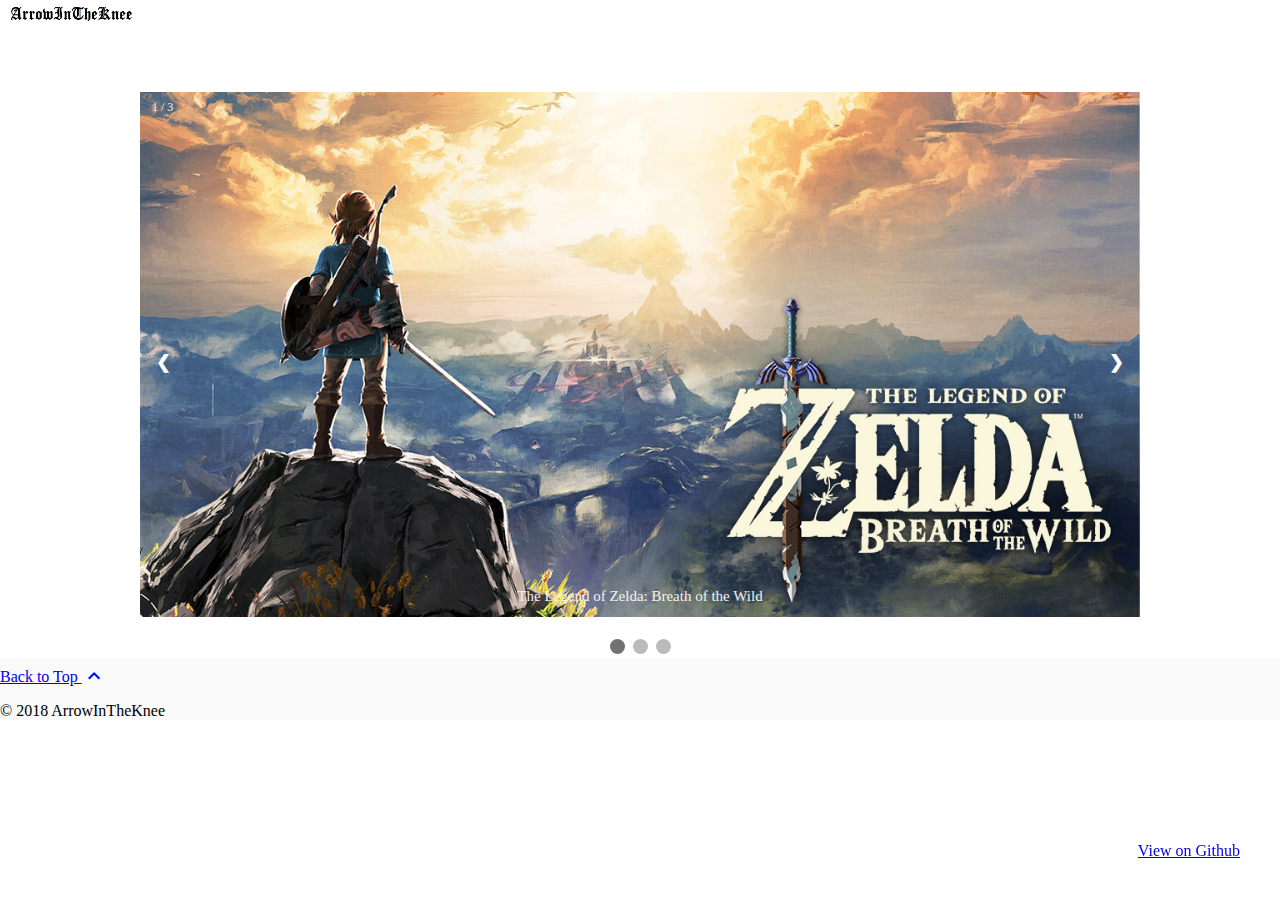
==== index.html @ 75d3e561 "link start" ====
<!doctype html>
<!--
  Material Design Lite
  Copyright 2015 Google Inc. All rights reserved.

  Licensed under the Apache License, Version 2.0 (the "License");
  you may not use this file except in compliance with the License.
  You may obtain a copy of the License at

      https://www.apache.org/licenses/LICENSE-2.0

  Unless required by applicable law or agreed to in writing, software
  distributed under the License is distributed on an "AS IS" BASIS,
  WITHOUT WARRANTIES OR CONDITIONS OF ANY KIND, either express or implied.
  See the License for the specific language governing permissions and
  limitations under the License
-->

<html lang="en">
  <head>
    <meta charset="utf-8">
    <meta http-equiv="X-UA-Compatible" content="IE=edge">
    <meta name="description" content="Introducing Lollipop, a sweet new take on Android.">
    <meta name="viewport" content="width=device-width, initial-scale=1.0, minimum-scale=1.0">
    <title>ArrowInTheKnee</title>

    <!-- Page styles -->
    <link rel="stylesheet" href="https://fonts.googleapis.com/css?family=Roboto:regular,bold,italic,thin,light,bolditalic,black,medium&amp;lang=en">
    <link rel="stylesheet" href="https://fonts.googleapis.com/icon?family=Material+Icons">
    <link rel="stylesheet" href="https://code.getmdl.io/1.3.0/material.min.css">
    <link rel="stylesheet" href="css/styles.css">
		<link rel="stylesheet" href="css/slideshow.css">
    <style>
    #view-source {
      position: fixed;
      display: block;
      right: 0;
      bottom: 0;
      margin-right: 40px;
      margin-bottom: 40px;
      z-index: 900;
    }
    </style>
  </head>
  <body>
    <div class="mdl-layout mdl-js-layout mdl-layout--fixed-header">
      <div class="android-header mdl-layout__header mdl-layout__header--waterfall">
        <div class="mdl-layout__header-row">
          <span class="android-title mdl-layout-title">
            <img class="android-logo-image" src="images/logo_temp.png">
          </span>
          <div class="android-header-spacer mdl-layout-spacer"></div>
          <div class="android-navigation-container">
            <nav class="android-navigation mdl-navigation">
							<a class="mdl-navigation__link mdl-typography--text-uppercase" href="sign_in.html">Sign In</a>
              <a class="mdl-navigation__link mdl-typography--text-uppercase" href="register.html">Register</a>
              <!-- <a class="mdl-navigation__link mdl-typography--text-uppercase" href="">Tablets</a>
              <a class="mdl-navigation__link mdl-typography--text-uppercase" href="">Wear</a>
              <a class="mdl-navigation__link mdl-typography--text-uppercase" href="">TV</a>
              <a class="mdl-navigation__link mdl-typography--text-uppercase" href="">Auto</a>
              <a class="mdl-navigation__link mdl-typography--text-uppercase" href="">One</a>
              <a class="mdl-navigation__link mdl-typography--text-uppercase" href="">Play</a> -->
            </nav>
          </div>
          <span class="android-mobile-title mdl-layout-title">
            <img class="android-logo-image" src="images/logo_temp.png">
          </span>
        </div>
      </div>

			<!-- Slideshow container -->
			<div class="slideshow-container">

			  <!-- Full-width images with number and caption text -->
			  <div class="mySlides fade">
			    <div class="numbertext">1 / 3</div>
			    <img src="images/slide1.jpg" style="width:100%">
			    <div class="text">The Legend of Zelda: Breath of the Wild</div>
			  </div>

			  <div class="mySlides fade">
			    <div class="numbertext">2 / 3</div>
			    <img src="images/slide2.jpg" style="width:100%">
			    <div class="text">Persona 5</div>
			  </div>

			  <div class="mySlides fade">
			    <div class="numbertext">3 / 3</div>
			    <img src="images/slide3.jpg" style="width:100%">
			    <div class="text">God of War</div>
			  </div>

			  <!-- Next and previous buttons -->
			  <a class="prev" onclick="plusSlides(-1)">&#10094;</a>
			  <a class="next" onclick="plusSlides(1)">&#10095;</a>
			</div>
			<br>

			<!-- The dots/circles -->
			<div style="text-align:center">
			  <span class="dot" onclick="currentSlide(1)"></span>
			  <span class="dot" onclick="currentSlide(2)"></span>
			  <span class="dot" onclick="currentSlide(3)"></span>
			</div>

      <!-- <div class="android-content mdl-layout__content">
        <a name="top"></a>
        <div class="android-be-together-section mdl-typography--text-center">
          <div class="logo-font android-slogan">be together. not the same.</div>
          <div class="logo-font android-sub-slogan">welcome to android... be yourself. do your thing. see what's going on.</div>
          <div class="logo-font android-create-character">
            <a href=""><img src="images/andy.png"> create your android character</a>
          </div>

          <a href="#screens">
            <button class="android-fab mdl-button mdl-button--colored mdl-js-button mdl-button--fab mdl-js-ripple-effect">
              <i class="material-icons">expand_more</i>
            </button>
          </a>
        </div>
        <div class="android-screen-section mdl-typography--text-center">
          <a name="screens"></a>
          <div class="mdl-typography--display-1-color-contrast">Powering screens of all sizes</div>
          <div class="android-screens">
            <div class="android-wear android-screen">
              <a class="android-image-link" href="">
                <img class="android-screen-image" src="images/wear-silver-on.png">
                <img class="android-screen-image" src="images/wear-black-on.png">
              </a>
              <a class="android-link mdl-typography--font-regular mdl-typography--text-uppercase" href="">Android Wear</a>
            </div>
            <div class="android-phone android-screen">
              <a class="android-image-link" href="">
                <img class="android-screen-image" src="images/nexus6-on.jpg">
              </a>
              <a class="android-link mdl-typography--font-regular mdl-typography--text-uppercase" href="">Phones</a>
            </div>
            <div class="android-tablet android-screen">
              <a class="android-image-link" href="">
                <img class="android-screen-image" src="images/nexus9-on.jpg">
              </a>
              <a class="android-link mdl-typography--font-regular mdl-typography--text-uppercase" href="">Tablets</a>
            </div>
            <div class="android-tv android-screen">
              <a class="android-image-link" href="">
                <img class="android-screen-image" src="images/tv-on.jpg">
              </a>
              <a class="android-link mdl-typography--font-regular mdl-typography--text-uppercase" href="">Android TV</a>
            </div>
            <div class="android-auto android-screen">
              <a class="android-image-link" href="">
                <img class="android-screen-image" src="images/auto-on.jpg">
              </a>
              <a class="android-link mdl-typography--font-regular mdl-typography--text-uppercase mdl-typography--text-left" href="">Coming Soon: Android Auto</a>
            </div>
          </div>
        </div>
        <div class="android-wear-section">
          <div class="android-wear-band">
            <div class="android-wear-band-text">
              <div class="mdl-typography--display-2 mdl-typography--font-thin">The best of Google built in</div>
              <p class="mdl-typography--headline mdl-typography--font-thin">
                Android works perfectly with your favourite apps like Google Maps,
                Calendar and YouTube.
              </p>
              <p>
                <a class="mdl-typography--font-regular mdl-typography--text-uppercase android-alt-link" href="">
                  See what's new in the Play Store&nbsp;<i class="material-icons">chevron_right</i>
                </a>
              </p>
            </div>
          </div>
        </div>
        <div class="android-customized-section">
          <div class="android-customized-section-text">
            <div class="mdl-typography--font-light mdl-typography--display-1-color-contrast">Customised by you, for you</div>
            <p class="mdl-typography--font-light">
              Put the stuff that you care about right on your home screen: the latest news, the weather or a stream of your recent photos.
              <br>
              <a href="" class="android-link mdl-typography--font-light">Customise your phone</a>
            </p>
          </div>
          <div class="android-customized-section-image"></div>
        </div> -->

        <!-- <div class="android-more-section">
          <div class="android-section-title mdl-typography--display-1-color-contrast">More from Android</div>
          <div class="android-card-container mdl-grid">
            <div class="mdl-cell mdl-cell--3-col mdl-cell--4-col-tablet mdl-cell--4-col-phone mdl-card mdl-shadow--3dp">
              <div class="mdl-card__media">
                <img src="images/more-from-1.png">
              </div>
              <div class="mdl-card__title">
                 <h4 class="mdl-card__title-text">Get going on Android</h4>
              </div>
              <div class="mdl-card__supporting-text">
                <span class="mdl-typography--font-light mdl-typography--subhead">Four tips to make your switch to Android quick and easy</span>
              </div>
              <div class="mdl-card__actions">
                 <a class="android-link mdl-button mdl-js-button mdl-typography--text-uppercase" href="">
                   Make the switch
                   <i class="material-icons">chevron_right</i>
                 </a>
              </div>
            </div>

            <div class="mdl-cell mdl-cell--3-col mdl-cell--4-col-tablet mdl-cell--4-col-phone mdl-card mdl-shadow--3dp">
              <div class="mdl-card__media">
                <img src="images/more-from-4.png">
              </div>
              <div class="mdl-card__title">
                 <h4 class="mdl-card__title-text">Create your own Android character</h4>
              </div>
              <div class="mdl-card__supporting-text">
                <span class="mdl-typography--font-light mdl-typography--subhead">Turn the little green Android mascot into you, your friends, anyone!</span>
              </div>
              <div class="mdl-card__actions">
                 <a class="android-link mdl-button mdl-js-button mdl-typography--text-uppercase" href="">
                   androidify.com
                   <i class="material-icons">chevron_right</i>
                 </a>
              </div>
            </div>

            <div class="mdl-cell mdl-cell--3-col mdl-cell--4-col-tablet mdl-cell--4-col-phone mdl-card mdl-shadow--3dp">
              <div class="mdl-card__media">
                <img src="images/more-from-2.png">
              </div>
              <div class="mdl-card__title">
                 <h4 class="mdl-card__title-text">Get a clean customisable home screen</h4>
              </div>
              <div class="mdl-card__supporting-text">
                <span class="mdl-typography--font-light mdl-typography--subhead">A clean, simple, customisable home screen that comes with the power of Google Now: Traffic alerts, weather and much more, just a swipe away.</span>
              </div>
              <div class="mdl-card__actions">
                 <a class="android-link mdl-button mdl-js-button mdl-typography--text-uppercase" href="">
                   Download now
                   <i class="material-icons">chevron_right</i>
                 </a>
              </div>
            </div>

            <div class="mdl-cell mdl-cell--3-col mdl-cell--4-col-tablet mdl-cell--4-col-phone mdl-card mdl-shadow--3dp">
              <div class="mdl-card__media">
                <img src="images/more-from-3.png">
              </div>
              <div class="mdl-card__title">
                 <h4 class="mdl-card__title-text">Millions to choose from</h4>
              </div>
              <div class="mdl-card__supporting-text">
                <span class="mdl-typography--font-light mdl-typography--subhead">Hail a taxi, find a recipe, run through a temple – Google Play has all the apps and games that let you make your Android device uniquely yours.</span>
              </div>
              <div class="mdl-card__actions">
                 <a class="android-link mdl-button mdl-js-button mdl-typography--text-uppercase" href="">
                   Find apps
                   <i class="material-icons">chevron_right</i>
                 </a>
              </div>
            </div>
          </div>
        </div> -->

        <footer class="android-footer mdl-mega-footer">
          <div class="mdl-mega-footer--top-section">
            <!-- <div class="mdl-mega-footer--left-section">
              <button class="mdl-mega-footer--social-btn"></button>
              &nbsp;
              <button class="mdl-mega-footer--social-btn"></button>
              &nbsp;
              <button class="mdl-mega-footer--social-btn"></button>
            </div> -->
            <div class="mdl-mega-footer--right-section">
              <a class="mdl-typography--font-light" href="#top">
                Back to Top
                <i class="material-icons">expand_less</i>
              </a>
            </div>
          </div>

          <div class="mdl-mega-footer--middle-section">
            <p class="mdl-typography--font-light">© 2018 ArrowInTheKnee</p>
            <!-- <p class="mdl-typography--font-light">Some features and devices may not be available in all areas</p> -->
          </div>

          <!-- <div class="mdl-mega-footer--bottom-section">
            <a class="android-link android-link-menu mdl-typography--font-light" id="version-dropdown">
              Versions
              <i class="material-icons">arrow_drop_up</i>
            </a>
            <ul class="mdl-menu mdl-js-menu mdl-menu--top-left mdl-js-ripple-effect" for="version-dropdown">
              <li class="mdl-menu__item">5.0 Lollipop</li>
              <li class="mdl-menu__item">4.4 KitKat</li>
              <li class="mdl-menu__item">4.3 Jelly Bean</li>
              <li class="mdl-menu__item">Android History</li>
            </ul>
            <a class="android-link android-link-menu mdl-typography--font-light" id="developers-dropdown">
              For Developers
              <i class="material-icons">arrow_drop_up</i>
            </a>
            <ul class="mdl-menu mdl-js-menu mdl-menu--top-left mdl-js-ripple-effect" for="developers-dropdown">
              <li class="mdl-menu__item">App developer resources</li>
              <li class="mdl-menu__item">Android Open Source Project</li>
              <li class="mdl-menu__item">Android SDK</li>
              <li class="mdl-menu__item">Android for Work</li>
            </ul>
            <a class="android-link mdl-typography--font-light" href="">Blog</a>
            <a class="android-link mdl-typography--font-light" href="">Privacy Policy</a>
          </div> -->

        </footer>
      </div>
    </div>
    <a href="https://github.com/LongIslandWithoutIceTea/ArrowInTheKnee" target="_blank" id="view-source" class="mdl-button mdl-js-button mdl-button--raised mdl-js-ripple-effect mdl-color--accent mdl-color-text--accent-contrast">View on Github</a>
    <script src="https://code.getmdl.io/1.3.0/material.min.js"></script>
		<script src="js/slideshow.js"></script>
  </body>
</html>
---- css/styles.css ----
/**
 * Copyright 2015 Google Inc. All Rights Reserved.
 *
 * Licensed under the Apache License, Version 2.0 (the "License");
 * you may not use this file except in compliance with the License.
 * You may obtain a copy of the License at
 *
 *      http://www.apache.org/licenses/LICENSE-2.0
 *
 * Unless required by applicable law or agreed to in writing, software
 * distributed under the License is distributed on an "AS IS" BASIS,
 * WITHOUT WARRANTIES OR CONDITIONS OF ANY KIND, either express or implied.
 * See the License for the specific language governing permissions and
 * limitations under the License.
 */

body {
  margin: 0;
}

/* Disable ugly boxes around images in IE10 */
a img{
  border: 0px;
}

::-moz-selection {
  background-color: #6ab344;
  color: #fff;
}

::selection {
  background-color: #6ab344;
  color: #fff;
}

.android-search-box .mdl-textfield__input {
  color: rgba(0, 0, 0, 0.87);
}

.android-header .mdl-menu__container {
  z-index: 50;
  margin: 0 !important;
}


.mdl-textfield--expandable {
  width: auto;
}

.android-fab {
  position: absolute;
  right: 20%;
  bottom: -26px;
  z-index: 3;
  background: #64ffda !important;
  color: black !important;
}

.android-mobile-title {
  display: none !important;
}


.android-logo-image {
  height: 28px;
  width: 140px;
}


.android-header {
  overflow: visible;
  background-color: white;
}

  .android-header .material-icons {
    color: #767777 !important;
  }

  .android-header .mdl-layout__drawer-button {
    background: transparent;
    color: #767777;
  }

  .android-header .mdl-navigation__link {
    color: #757575;
    font-weight: 700;
    font-size: 14px;
  }

  .android-navigation-container {
    /* Simple hack to make the overflow happen to the left instead... */
    direction: rtl;
    -webkit-order: 1;
        -ms-flex-order: 1;
            order: 1;
    width: 500px;
    transition: opacity 0.2s cubic-bezier(0.4, 0, 0.2, 1),
        width 0.2s cubic-bezier(0.4, 0, 0.2, 1);
  }

  .android-navigation {
    /* ... and now make sure the content is actually LTR */
    direction: ltr;
    -webkit-justify-content: flex-end;
        -ms-flex-pack: end;
            justify-content: flex-end;
    width: 800px;
  }

  .android-search-box.is-focused + .android-navigation-container {
    opacity: 0;
    width: 100px;
  }


  .android-navigation .mdl-navigation__link {
    display: inline-block;
    height: 60px;
    line-height: 68px;
    background-color: transparent !important;
    border-bottom: 4px solid transparent;
  }

    .android-navigation .mdl-navigation__link:hover {
      border-bottom: 4px solid #8bc34a;
    }

  .android-search-box {
    -webkit-order: 2;
        -ms-flex-order: 2;
            order: 2;
    margin-left: 16px;
    margin-right: 16px;
  }

  .android-more-button {
    -webkit-order: 3;
        -ms-flex-order: 3;
            order: 3;
  }


.android-drawer {
  border-right: none;
}

  .android-drawer-separator {
    height: 1px;
    background-color: #dcdcdc;
    margin: 8px 0;
  }

  .android-drawer .mdl-navigation__link.mdl-navigation__link {
    font-size: 14px;
    color: #757575;
  }

  .android-drawer span.mdl-navigation__link.mdl-navigation__link {
    color: #8bc34a;
  }

  .android-drawer .mdl-layout-title {
    position: relative;
    background: #6ab344;
    height: 160px;
  }

    .android-drawer .android-logo-image {
      position: absolute;
      bottom: 16px;
    }

.android-be-together-section {
  position: relative;
  height: 800px;
  width: auto;
  background-color: #f3f3f3;
  background: url('images/slide01.jpg') center 30% no-repeat;
  background-size: cover;
}

.logo-font {
  font-family: 'Roboto', 'Helvetica', 'Arial', sans-serif;
  line-height: 1;
  color: #767777;
  font-weight: 500;
}

.android-slogan {
  font-size: 60px;
  padding-top: 160px;
}

.android-sub-slogan {
  font-size: 21px;
  padding-top: 24px;
}

.android-create-character {
  font-size: 21px;
  padding-top: 400px;
}

  .android-create-character a {
    text-decoration: none;
    color: #767777;
    font-weight: 300;
  }

.android-screen-section {
  position: relative;
  padding-top: 60px;
  padding-bottom: 80px;
}

.android-screens {
  text-align: right;
  width: 100%;
  white-space: nowrap;
  overflow-x: auto;
}

.android-screen {
  text-align: center;
}

.android-screen .android-link {
  margin-top: 16px;
  display: block;
  z-index: 2;
}

.android-image-link {
  text-decoration: none;
}

.android-wear {
  display: inline-block;
  width: 160px;
  margin-right: 32px;
}

  .android-wear .android-screen-image {
    width: 40%;
    z-index: 1;
  }


.android-phone {
  display: inline-block;
  width: 64px;
  margin-right: 48px;
}

  .android-phone .android-screen-image {
    width: 100%;
    z-index: 1;
  }


.android-tablet {
  display: inline-block;
  width: 110px;
  margin-right: 64px;
}

  .android-tablet .android-screen-image {
    width: 100%;
    z-index: 1;
  }

  .android-tablet .android-link {
    display: block;
    z-index: 2;
  }


.android-tv {
  display: inline-block;
  width: 300px;
  margin-right: 80px;
}

  .android-tv .android-screen-image {
    width: 100%;
    z-index: 1;
  }


.android-auto {
  display: inline-block;
  width: 300px;
  overflow: hidden;
}

  .android-auto .android-screen-image {
    display: block;
    height: 300px;
    z-index: 1;
  }


.android-wear-section {
  position: relative;
  background: url('images/wear.png') center top no-repeat;
  background-size: cover;
  height: 800px;
}

.android-wear-band {
  position: absolute;
  bottom: 0;
  width: 100%;
  text-align: center;
  background-color: #37474f;
}

.android-wear-band-text {
  max-width: 800px;
  margin-left: 25%;
  padding: 24px;
  text-align: left;
  color: white;
}

  .android-wear-band-text p {
    padding-top: 8px;
  }

.android-link {
  text-decoration: none;
  color: #8bc34a !important;
}

  .android-link:hover {
    color: #7cb342 !important;
  }

  .android-link .material-icons {
    position: relative;
    top: -1px;
    vertical-align: middle;
  }

.android-alt-link {
  text-decoration: none;
  color: #64ffda !important;
  font-size: 16px;
}

  .android-alt-link:hover {
    color: #00bfa5 !important;
  }

  .android-alt-link .material-icons {
    position: relative;
    top: 6px;
  }

.android-customized-section {
  text-align: center;
}

.android-customized-section-text {
  max-width: 500px;
  margin-left: auto;
  margin-right: auto;
  padding: 80px 16px 0 16px;
}

  .android-customized-section-text p {
    padding-top: 16px;
  }

.android-customized-section-image {
  background: url('images/devices.jpg') center top no-repeat;
  background-size: cover;
  height: 400px;
}

.android-more-section {
  padding: 80px 0;
  max-width: 1044px;
  margin-left: auto;
  margin-right: auto;
}

  .android-more-section .android-section-title {
    margin-left: 12px;
    padding-bottom: 24px;
  }

.android-card-container {
}

  .android-card-container .mdl-card__media {
    overflow: hidden;
    background: transparent;
  }

    .android-card-container .mdl-card__media img {
      width: 100%;
    }

  .android-card-container .mdl-card__title {
    background: transparent;
    height: auto;
  }

  .android-card-container .mdl-card__title-text {
    color: black;
    height: auto;
  }

  .android-card-container .mdl-card__supporting-text {
    height: auto;
    color: black;
    padding-bottom: 56px;
  }

  .android-card-container .mdl-card__actions {
    position: absolute;
    bottom: 0;
  }

  .android-card-container .mdl-card__actions a {
    border-top: none;
    font-size: 16px;
  }

.android-footer {
  background-color: #fafafa;
  position: relative;
}

  .android-footer a:hover {
    color: #8bc34a;
  }

  .android-footer .mdl-mega-footer--top-section::after {
    border-bottom: none;
  }

  .android-footer .mdl-mega-footer--middle-section::after {
    border-bottom: none;
  }

  .android-footer .mdl-mega-footer--bottom-section {
    position: relative;
  }

  .android-footer .mdl-mega-footer--bottom-section a {
    margin-right: 2em;
  }

  .android-footer .mdl-mega-footer--right-section a .material-icons {
    position: relative;
    top: 6px;
  }


.android-link-menu:hover {
  cursor: pointer;
}


/**** Mobile layout ****/
@media (max-width: 900px) {
  .android-navigation-container {
    display: none;
  }

  .android-title {
    display: none !important;
  }

  .android-mobile-title {
    display: block !important;
    position: absolute;
    left: calc(50% - 70px);
    top: 12px;
    transition: opacity 0.2s cubic-bezier(0.4, 0, 0.2, 1);
  }

  /* WebViews in iOS 9 break the "~" operator, and WebViews in OS X 10.10 break
     consecutive "+" operators in some cases. Therefore, we need to use both
     here to cover all the bases. */
  .android.android-search-box.is-focused ~ .android-mobile-title,
  .android-search-box.is-focused + .android-navigation-container + .android-mobile-title {
    opacity: 0;
  }

  .android-more-button {
    display: none;
  }

  .android-search-box.is-focused {
    width: calc(100% - 48px);
  }

  .android-search-box .mdl-textfield__expandable-holder {
    width: 100%;
  }

  .android-be-together-section {
    height: 350px;
  }

  .android-slogan {
    font-size: 26px;
    margin: 0 16px;
    padding-top: 24px;
  }

  .android-sub-slogan {
    font-size: 16px;
    margin: 0 16px;
    padding-top: 8px;
  }

  .android-create-character {
    padding-top: 200px;
    font-size: 16px;
  }

  .android-create-character img {
    height: 12px;
  }

  .android-fab {
    display: none;
  }

  .android-wear-band-text {
    margin-left: 0;
    padding: 16px;
  }

  .android-footer .mdl-mega-footer--bottom-section {
    display: none;
  }
}
---- css/slideshow.css ----
* {box-sizing:border-box}

/* Slideshow container */
.slideshow-container {
  max-width: 1000px;
  position: relative;
  margin: auto;
}

/* Hide the images by default */
.mySlides {
    display: none;
}

/* Next & previous buttons */
.prev, .next {
  cursor: pointer;
  position: absolute;
  top: 50%;
  width: auto;
  margin-top: -22px;
  padding: 16px;
  color: white;
  font-weight: bold;
  font-size: 18px;
  transition: 0.6s ease;
  border-radius: 0 3px 3px 0;
}

/* Position the "next button" to the right */
.next {
  right: 0;
  border-radius: 3px 0 0 3px;
}

/* On hover, add a black background color with a little bit see-through */
.prev:hover, .next:hover {
  background-color: rgba(0,0,0,0.8);
}

/* Caption text */
.text {
  color: #f2f2f2;
  font-size: 15px;
  padding: 8px 12px;
  position: absolute;
  bottom: 8px;
  width: 100%;
  text-align: center;
}

/* Number text (1/3 etc) */
.numbertext {
  color: #f2f2f2;
  font-size: 12px;
  padding: 8px 12px;
  position: absolute;
  top: 0;
}

/* The dots/bullets/indicators */
.dot {
  cursor: pointer;
  height: 15px;
  width: 15px;
  margin: 0 2px;
  background-color: #bbb;
  border-radius: 50%;
  display: inline-block;
  transition: background-color 0.6s ease;
}

.active, .dot:hover {
  background-color: #717171;
}

/* Fading animation */
.fade {
  -webkit-animation-name: fade;
  -webkit-animation-duration: 1.5s;
  animation-name: fade;
  animation-duration: 1.5s;
}

@-webkit-keyframes fade {
  from {opacity: .4}
  to {opacity: 1}
}

@keyframes fade {
  from {opacity: .4}
  to {opacity: 1}
}
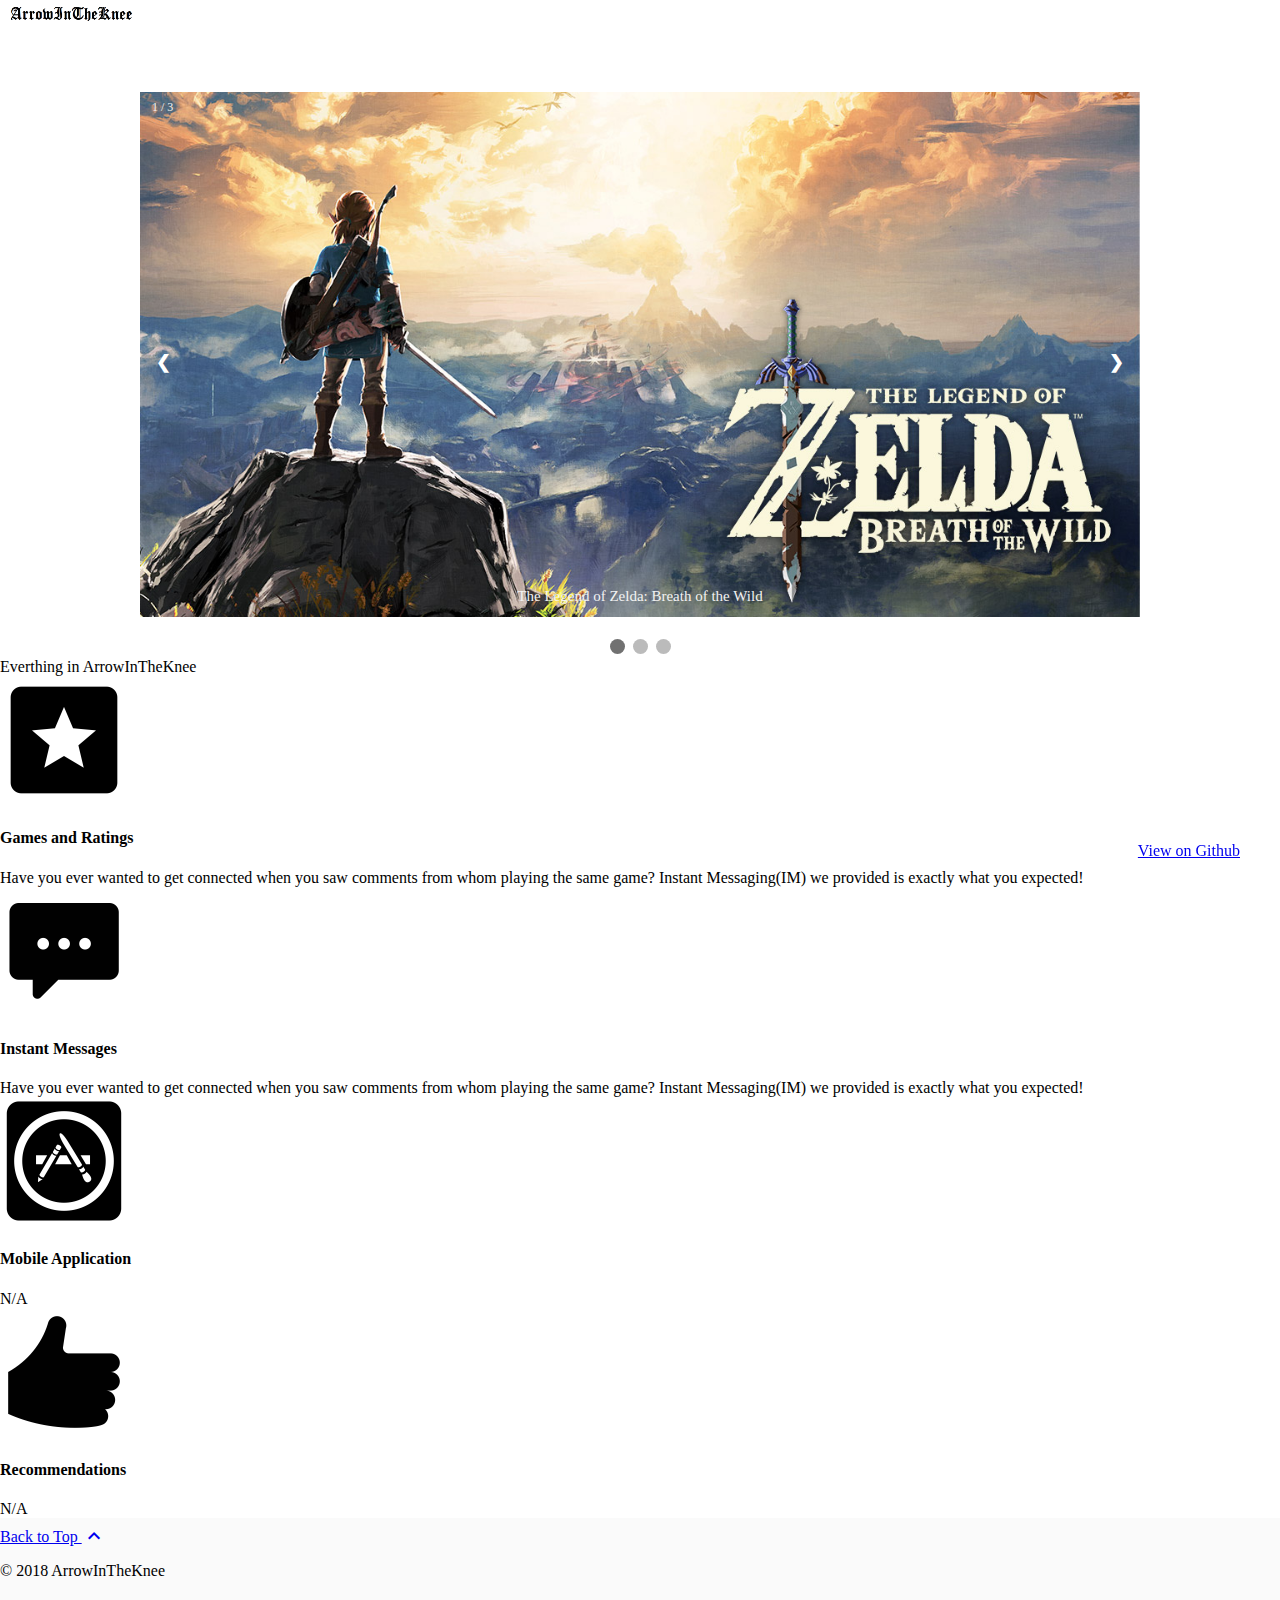
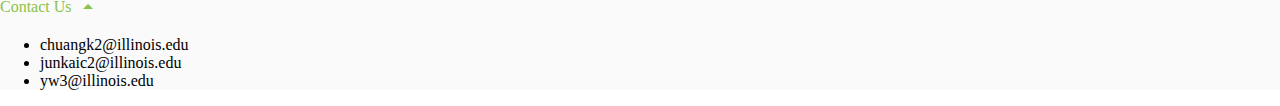
==== commit 66d352a7: "adding feature des to index" ====
--- a/index.html
+++ b/index.html
@@ -44,6 +44,7 @@
   </head>
   <body>
     <div class="mdl-layout mdl-js-layout mdl-layout--fixed-header">
+			<a name="top"></a>
       <div class="android-header mdl-layout__header mdl-layout__header--waterfall">
         <div class="mdl-layout__header-row">
           <span class="android-title mdl-layout-title">
@@ -70,7 +71,7 @@
 
 			<!-- Slideshow container -->
 			<div class="slideshow-container">
-
+				<!-- <a name="top"></a> -->
 			  <!-- Full-width images with number and caption text -->
 			  <div class="mySlides fade">
 			    <div class="numbertext">1 / 3</div>
@@ -103,172 +104,103 @@
 			  <span class="dot" onclick="currentSlide(3)"></span>
 			</div>
 
-      <!-- <div class="android-content mdl-layout__content">
-        <a name="top"></a>
-        <div class="android-be-together-section mdl-typography--text-center">
-          <div class="logo-font android-slogan">be together. not the same.</div>
-          <div class="logo-font android-sub-slogan">welcome to android... be yourself. do your thing. see what's going on.</div>
-          <div class="logo-font android-create-character">
-            <a href=""><img src="images/andy.png"> create your android character</a>
-          </div>
-
-          <a href="#screens">
-            <button class="android-fab mdl-button mdl-button--colored mdl-js-button mdl-button--fab mdl-js-ripple-effect">
-              <i class="material-icons">expand_more</i>
-            </button>
-          </a>
+        <div class="feature_description">
+          <div class="feature-section-title mdl-typography--display-1-color-contrast">Everthing in ArrowInTheKnee</div>
+          <div class="feature-card-container mdl-grid">
+						<div class="mdl-cell mdl-cell--3-col mdl-cell--4-col-tablet mdl-cell--4-col-phone mdl-card mdl-shadow--3dp">
+              <div class="mdl-card__media">
+                <img src="images/feature_ratings.png">
+              </div>
+              <div class="mdl-card__title">
+                 <h4 class="mdl-card__title-text">Games and Ratings</h4>
+              </div>
+              <div class="mdl-card__supporting-text">
+                <span class="mdl-typography--font-light mdl-typography--subhead">Have you ever wanted to get connected when you saw comments from whom playing the same game? Instant Messaging(IM) we provided is exactly what you expected!</span>
+              </div>
+              <!-- <div class="mdl-card__actions">
+                 <a class="android-link mdl-button mdl-js-button mdl-typography--text-uppercase" href="">
+                   Make the switch
+                   <i class="material-icons">chevron_right</i>
+                 </a>
+              </div> -->
+            </div>
+
+            <div class="mdl-cell mdl-cell--3-col mdl-cell--4-col-tablet mdl-cell--4-col-phone mdl-card mdl-shadow--3dp">
+              <div class="mdl-card__media">
+                <img src="images/feature_chat.png">
+              </div>
+              <div class="mdl-card__title">
+                 <h4 class="mdl-card__title-text">Instant Messages</h4>
+              </div>
+              <div class="mdl-card__supporting-text">
+                <span class="mdl-typography--font-light mdl-typography--subhead">Have you ever wanted to get connected when you saw comments from whom playing the same game? Instant Messaging(IM) we provided is exactly what you expected!</span>
+              </div>
+              <!-- <div class="mdl-card__actions">
+                 <a class="android-link mdl-button mdl-js-button mdl-typography--text-uppercase" href="">
+                   Make the switch
+                   <i class="material-icons">chevron_right</i>
+                 </a>
+              </div> -->
+            </div>
+
+            <div class="mdl-cell mdl-cell--3-col mdl-cell--4-col-tablet mdl-cell--4-col-phone mdl-card mdl-shadow--3dp">
+              <div class="mdl-card__media">
+                <img src="images/feature_app.png">
+              </div>
+              <div class="mdl-card__title">
+                 <h4 class="mdl-card__title-text">Mobile Application</h4>
+              </div>
+              <div class="mdl-card__supporting-text">
+                <span class="mdl-typography--font-light mdl-typography--subhead">N/A</span>
+              </div>
+              <!-- <div class="mdl-card__actions">
+                 <a class="android-link mdl-button mdl-js-button mdl-typography--text-uppercase" href="">
+                   androidify.com
+                   <i class="material-icons">chevron_right</i>
+                 </a>
+              </div> -->
+            </div>
+
+            <div class="mdl-cell mdl-cell--3-col mdl-cell--4-col-tablet mdl-cell--4-col-phone mdl-card mdl-shadow--3dp">
+              <div class="mdl-card__media">
+                <img src="images/feature_recommend.png">
+              </div>
+              <div class="mdl-card__title">
+                 <h4 class="mdl-card__title-text">Recommendations</h4>
+              </div>
+              <div class="mdl-card__supporting-text">
+                <span class="mdl-typography--font-light mdl-typography--subhead">N/A</span>
+              </div>
+              <!-- <div class="mdl-card__actions">
+                 <a class="android-link mdl-button mdl-js-button mdl-typography--text-uppercase" href="">
+                   Download now
+                   <i class="material-icons">chevron_right</i>
+                 </a>
+              </div> -->
+            </div>
+
+            <!-- <div class="mdl-cell mdl-cell--3-col mdl-cell--4-col-tablet mdl-cell--4-col-phone mdl-card mdl-shadow--3dp">
+              <div class="mdl-card__media">
+                <img src="images/more-from-3.png">
+              </div>
+              <div class="mdl-card__title">
+                 <h4 class="mdl-card__title-text">Millions to choose from</h4>
+              </div>
+              <div class="mdl-card__supporting-text">
+                <span class="mdl-typography--font-light mdl-typography--subhead">Hail a taxi, find a recipe, run through a temple – Google Play has all the apps and games that let you make your Android device uniquely yours.</span>
+              </div>
+              <div class="mdl-card__actions">
+                 <a class="android-link mdl-button mdl-js-button mdl-typography--text-uppercase" href="">
+                   Find apps
+                   <i class="material-icons">chevron_right</i>
+                 </a>
+              </div>
+            </div> -->
+          </div>
         </div>
-        <div class="android-screen-section mdl-typography--text-center">
-          <a name="screens"></a>
-          <div class="mdl-typography--display-1-color-contrast">Powering screens of all sizes</div>
-          <div class="android-screens">
-            <div class="android-wear android-screen">
-              <a class="android-image-link" href="">
-                <img class="android-screen-image" src="images/wear-silver-on.png">
-                <img class="android-screen-image" src="images/wear-black-on.png">
-              </a>
-              <a class="android-link mdl-typography--font-regular mdl-typography--text-uppercase" href="">Android Wear</a>
-            </div>
-            <div class="android-phone android-screen">
-              <a class="android-image-link" href="">
-                <img class="android-screen-image" src="images/nexus6-on.jpg">
-              </a>
-              <a class="android-link mdl-typography--font-regular mdl-typography--text-uppercase" href="">Phones</a>
-            </div>
-            <div class="android-tablet android-screen">
-              <a class="android-image-link" href="">
-                <img class="android-screen-image" src="images/nexus9-on.jpg">
-              </a>
-              <a class="android-link mdl-typography--font-regular mdl-typography--text-uppercase" href="">Tablets</a>
-            </div>
-            <div class="android-tv android-screen">
-              <a class="android-image-link" href="">
-                <img class="android-screen-image" src="images/tv-on.jpg">
-              </a>
-              <a class="android-link mdl-typography--font-regular mdl-typography--text-uppercase" href="">Android TV</a>
-            </div>
-            <div class="android-auto android-screen">
-              <a class="android-image-link" href="">
-                <img class="android-screen-image" src="images/auto-on.jpg">
-              </a>
-              <a class="android-link mdl-typography--font-regular mdl-typography--text-uppercase mdl-typography--text-left" href="">Coming Soon: Android Auto</a>
-            </div>
-          </div>
-        </div>
-        <div class="android-wear-section">
-          <div class="android-wear-band">
-            <div class="android-wear-band-text">
-              <div class="mdl-typography--display-2 mdl-typography--font-thin">The best of Google built in</div>
-              <p class="mdl-typography--headline mdl-typography--font-thin">
-                Android works perfectly with your favourite apps like Google Maps,
-                Calendar and YouTube.
-              </p>
-              <p>
-                <a class="mdl-typography--font-regular mdl-typography--text-uppercase android-alt-link" href="">
-                  See what's new in the Play Store&nbsp;<i class="material-icons">chevron_right</i>
-                </a>
-              </p>
-            </div>
-          </div>
-        </div>
-        <div class="android-customized-section">
-          <div class="android-customized-section-text">
-            <div class="mdl-typography--font-light mdl-typography--display-1-color-contrast">Customised by you, for you</div>
-            <p class="mdl-typography--font-light">
-              Put the stuff that you care about right on your home screen: the latest news, the weather or a stream of your recent photos.
-              <br>
-              <a href="" class="android-link mdl-typography--font-light">Customise your phone</a>
-            </p>
-          </div>
-          <div class="android-customized-section-image"></div>
-        </div> -->
-
-        <!-- <div class="android-more-section">
-          <div class="android-section-title mdl-typography--display-1-color-contrast">More from Android</div>
-          <div class="android-card-container mdl-grid">
-            <div class="mdl-cell mdl-cell--3-col mdl-cell--4-col-tablet mdl-cell--4-col-phone mdl-card mdl-shadow--3dp">
-              <div class="mdl-card__media">
-                <img src="images/more-from-1.png">
-              </div>
-              <div class="mdl-card__title">
-                 <h4 class="mdl-card__title-text">Get going on Android</h4>
-              </div>
-              <div class="mdl-card__supporting-text">
-                <span class="mdl-typography--font-light mdl-typography--subhead">Four tips to make your switch to Android quick and easy</span>
-              </div>
-              <div class="mdl-card__actions">
-                 <a class="android-link mdl-button mdl-js-button mdl-typography--text-uppercase" href="">
-                   Make the switch
-                   <i class="material-icons">chevron_right</i>
-                 </a>
-              </div>
-            </div>
-
-            <div class="mdl-cell mdl-cell--3-col mdl-cell--4-col-tablet mdl-cell--4-col-phone mdl-card mdl-shadow--3dp">
-              <div class="mdl-card__media">
-                <img src="images/more-from-4.png">
-              </div>
-              <div class="mdl-card__title">
-                 <h4 class="mdl-card__title-text">Create your own Android character</h4>
-              </div>
-              <div class="mdl-card__supporting-text">
-                <span class="mdl-typography--font-light mdl-typography--subhead">Turn the little green Android mascot into you, your friends, anyone!</span>
-              </div>
-              <div class="mdl-card__actions">
-                 <a class="android-link mdl-button mdl-js-button mdl-typography--text-uppercase" href="">
-                   androidify.com
-                   <i class="material-icons">chevron_right</i>
-                 </a>
-              </div>
-            </div>
-
-            <div class="mdl-cell mdl-cell--3-col mdl-cell--4-col-tablet mdl-cell--4-col-phone mdl-card mdl-shadow--3dp">
-              <div class="mdl-card__media">
-                <img src="images/more-from-2.png">
-              </div>
-              <div class="mdl-card__title">
-                 <h4 class="mdl-card__title-text">Get a clean customisable home screen</h4>
-              </div>
-              <div class="mdl-card__supporting-text">
-                <span class="mdl-typography--font-light mdl-typography--subhead">A clean, simple, customisable home screen that comes with the power of Google Now: Traffic alerts, weather and much more, just a swipe away.</span>
-              </div>
-              <div class="mdl-card__actions">
-                 <a class="android-link mdl-button mdl-js-button mdl-typography--text-uppercase" href="">
-                   Download now
-                   <i class="material-icons">chevron_right</i>
-                 </a>
-              </div>
-            </div>
-
-            <div class="mdl-cell mdl-cell--3-col mdl-cell--4-col-tablet mdl-cell--4-col-phone mdl-card mdl-shadow--3dp">
-              <div class="mdl-card__media">
-                <img src="images/more-from-3.png">
-              </div>
-              <div class="mdl-card__title">
-                 <h4 class="mdl-card__title-text">Millions to choose from</h4>
-              </div>
-              <div class="mdl-card__supporting-text">
-                <span class="mdl-typography--font-light mdl-typography--subhead">Hail a taxi, find a recipe, run through a temple – Google Play has all the apps and games that let you make your Android device uniquely yours.</span>
-              </div>
-              <div class="mdl-card__actions">
-                 <a class="android-link mdl-button mdl-js-button mdl-typography--text-uppercase" href="">
-                   Find apps
-                   <i class="material-icons">chevron_right</i>
-                 </a>
-              </div>
-            </div>
-          </div>
-        </div> -->
 
         <footer class="android-footer mdl-mega-footer">
           <div class="mdl-mega-footer--top-section">
-            <!-- <div class="mdl-mega-footer--left-section">
-              <button class="mdl-mega-footer--social-btn"></button>
-              &nbsp;
-              <button class="mdl-mega-footer--social-btn"></button>
-              &nbsp;
-              <button class="mdl-mega-footer--social-btn"></button>
-            </div> -->
             <div class="mdl-mega-footer--right-section">
               <a class="mdl-typography--font-light" href="#top">
                 Back to Top
@@ -279,21 +211,20 @@
 
           <div class="mdl-mega-footer--middle-section">
             <p class="mdl-typography--font-light">© 2018 ArrowInTheKnee</p>
-            <!-- <p class="mdl-typography--font-light">Some features and devices may not be available in all areas</p> -->
-          </div>
-
-          <!-- <div class="mdl-mega-footer--bottom-section">
+          </div>
+
+          <div class="mdl-mega-footer--bottom-section">
             <a class="android-link android-link-menu mdl-typography--font-light" id="version-dropdown">
-              Versions
+              Contact Us
               <i class="material-icons">arrow_drop_up</i>
             </a>
             <ul class="mdl-menu mdl-js-menu mdl-menu--top-left mdl-js-ripple-effect" for="version-dropdown">
-              <li class="mdl-menu__item">5.0 Lollipop</li>
-              <li class="mdl-menu__item">4.4 KitKat</li>
-              <li class="mdl-menu__item">4.3 Jelly Bean</li>
-              <li class="mdl-menu__item">Android History</li>
+              <li class="mdl-menu__item">chuangk2@illinois.edu</li>
+              <li class="mdl-menu__item">junkaic2@illinois.edu</li>
+              <li class="mdl-menu__item">yw3@illinois.edu</li>
+              <!-- <li class="mdl-menu__item">Android History</li> -->
             </ul>
-            <a class="android-link android-link-menu mdl-typography--font-light" id="developers-dropdown">
+            <!-- <a class="android-link android-link-menu mdl-typography--font-light" id="developers-dropdown">
               For Developers
               <i class="material-icons">arrow_drop_up</i>
             </a>
@@ -304,8 +235,8 @@
               <li class="mdl-menu__item">Android for Work</li>
             </ul>
             <a class="android-link mdl-typography--font-light" href="">Blog</a>
-            <a class="android-link mdl-typography--font-light" href="">Privacy Policy</a>
-          </div> -->
+            <a class="android-link mdl-typography--font-light" href="">Privacy Policy</a> -->
+          </div>
 
         </footer>
       </div>
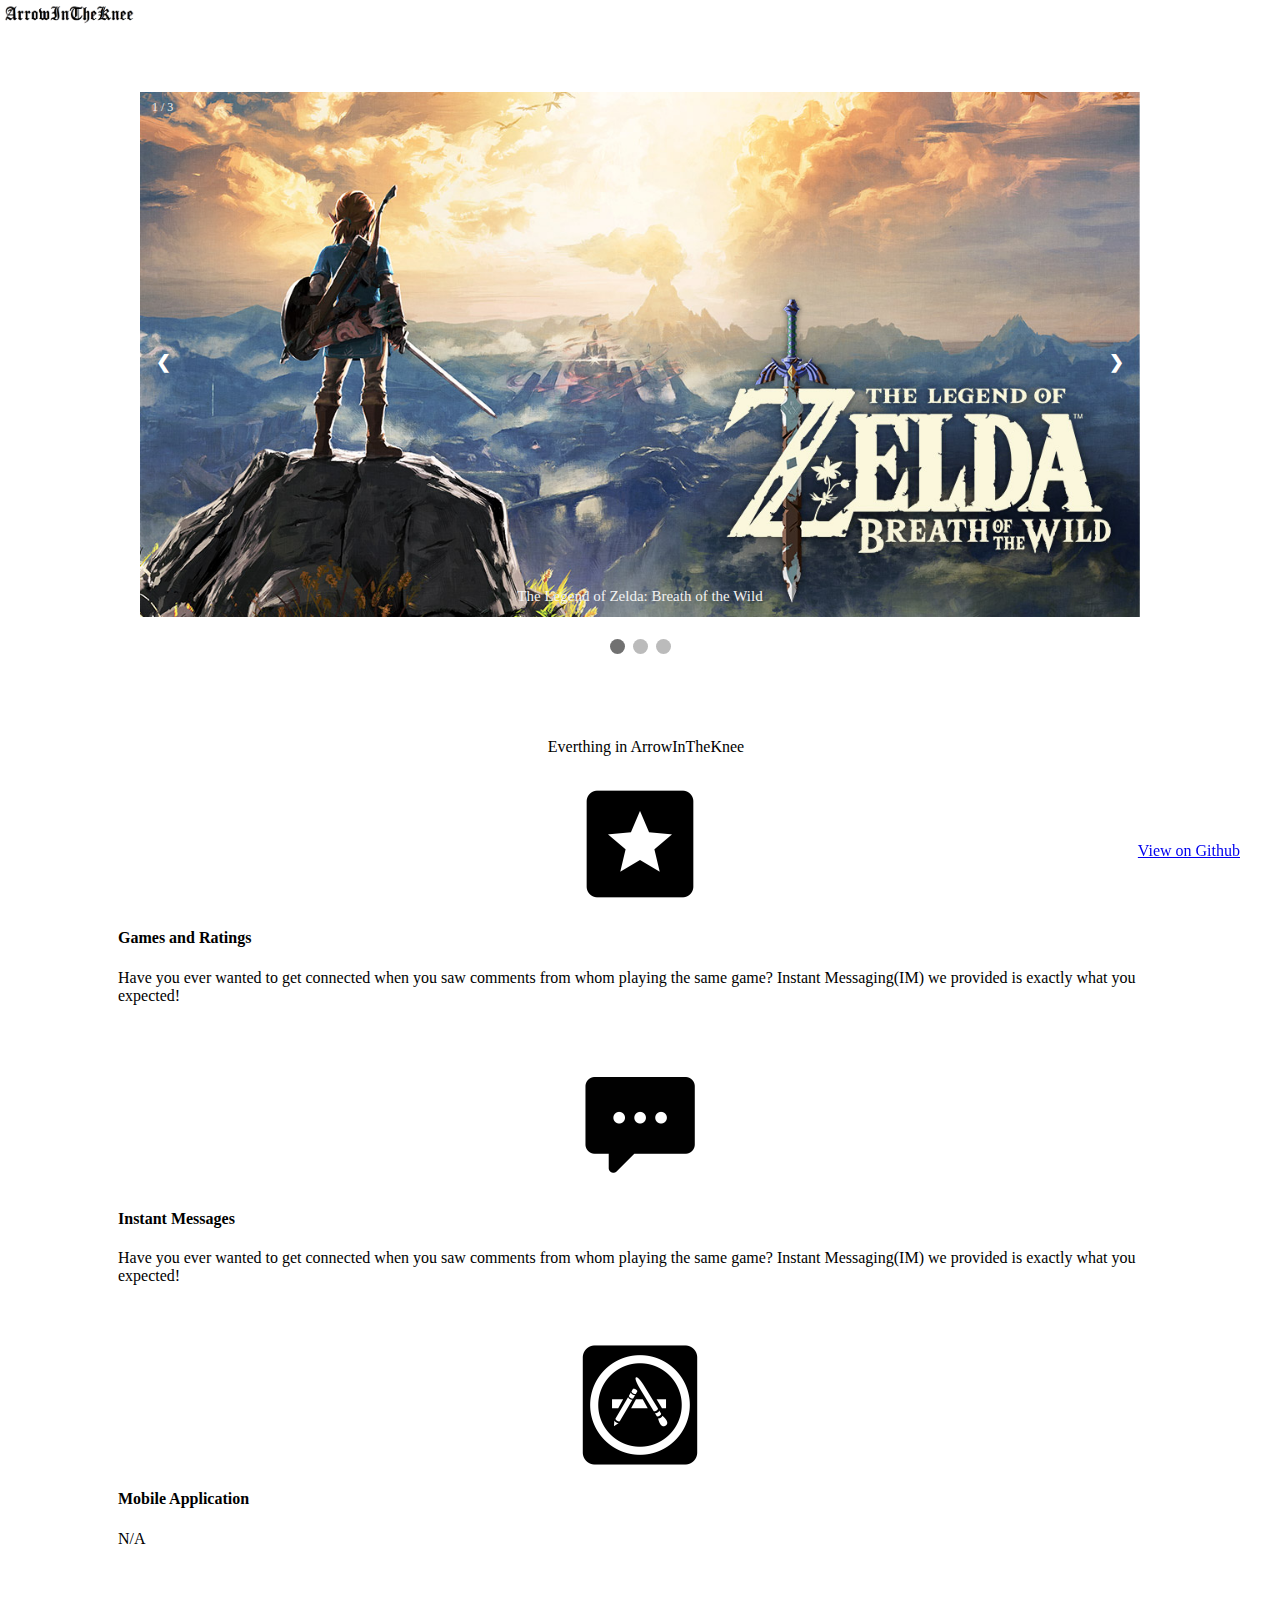
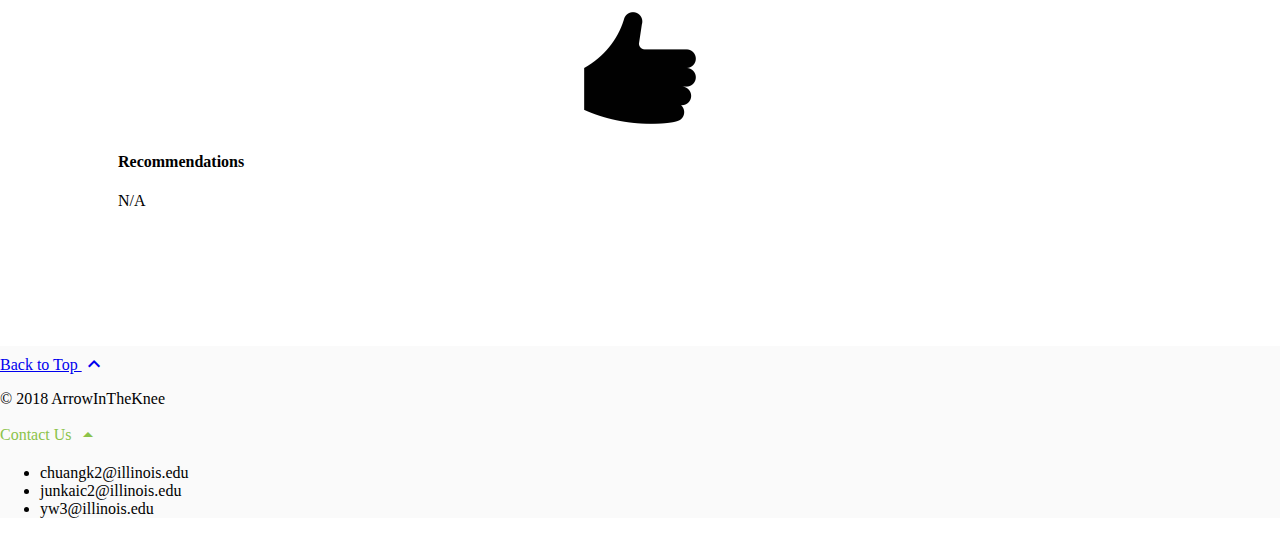
==== commit 2e711239: "Initial Demo" ====
--- a/index.html
+++ b/index.html
@@ -48,13 +48,14 @@
       <div class="android-header mdl-layout__header mdl-layout__header--waterfall">
         <div class="mdl-layout__header-row">
           <span class="android-title mdl-layout-title">
-            <img class="android-logo-image" src="images/logo_temp.png">
+            <a href="index.html"><img class="android-logo-image" src="images/logo_temp1.png"></a>
           </span>
           <div class="android-header-spacer mdl-layout-spacer"></div>
           <div class="android-navigation-container">
             <nav class="android-navigation mdl-navigation">
 							<a class="mdl-navigation__link mdl-typography--text-uppercase" href="sign_in.html">Sign In</a>
-              <a class="mdl-navigation__link mdl-typography--text-uppercase" href="register.html">Register</a>
+							<a class="mdl-navigation__link mdl-typography--text-uppercase" href="register.html">Register</a>
+							<a class="mdl-navigation__link mdl-typography--text-uppercase" href="explore.html">explore</a>
               <!-- <a class="mdl-navigation__link mdl-typography--text-uppercase" href="">Tablets</a>
               <a class="mdl-navigation__link mdl-typography--text-uppercase" href="">Wear</a>
               <a class="mdl-navigation__link mdl-typography--text-uppercase" href="">TV</a>
@@ -63,9 +64,9 @@
               <a class="mdl-navigation__link mdl-typography--text-uppercase" href="">Play</a> -->
             </nav>
           </div>
-          <span class="android-mobile-title mdl-layout-title">
+          <!-- <span class="android-mobile-title mdl-layout-title">
             <img class="android-logo-image" src="images/logo_temp.png">
-          </span>
+          </span> -->
         </div>
       </div>
 
@@ -210,11 +211,11 @@
           </div>
 
           <div class="mdl-mega-footer--middle-section">
-            <p class="mdl-typography--font-light">© 2018 ArrowInTheKnee</p>
+            <p class="mdl-typography--subhead">© 2018 ArrowInTheKnee</p>
           </div>
 
           <div class="mdl-mega-footer--bottom-section">
-            <a class="android-link android-link-menu mdl-typography--font-light" id="version-dropdown">
+            <a class="android-link android-link-menu mdl-typography--subhead" id="version-dropdown">
               Contact Us
               <i class="material-icons">arrow_drop_up</i>
             </a>
--- a/css/styles.css
+++ b/css/styles.css
@@ -378,52 +378,72 @@
   height: 400px;
 }
 
-.android-more-section {
+.profile {
+  text-align: left;
+	margin-left: 10px;
+}
+
+.profile-text {
+  max-width: 500px;
+  margin-left: auto;
+  margin-right: auto;
+  padding: 80px 16px 0 16px;
+}
+
+.profile-avator {
+  height: 100px;
+}
+
+.feature_description {
   padding: 80px 0;
   max-width: 1044px;
   margin-left: auto;
   margin-right: auto;
 }
 
-  .android-more-section .android-section-title {
+  .feature_description .feature-section-title {
     margin-left: 12px;
+		text-align: center;
     padding-bottom: 24px;
   }
 
-.android-card-container {
-}
-
-  .android-card-container .mdl-card__media {
+.feature-card-container {
+}
+
+  .feature-card-container .mdl-card__media {
     overflow: hidden;
     background: transparent;
   }
 
-    .android-card-container .mdl-card__media img {
-      width: 100%;
+    .feature-card-container .mdl-card__media img {
+			height:auto;
+			margin-left: auto;
+    	margin-right:auto;
+    	display:block;
     }
 
-  .android-card-container .mdl-card__title {
+  .feature-card-container .mdl-card__title {
     background: transparent;
     height: auto;
   }
 
-  .android-card-container .mdl-card__title-text {
+  .feature-card-container .mdl-card__title-text {
     color: black;
     height: auto;
   }
 
-  .android-card-container .mdl-card__supporting-text {
+  .feature-card-container .mdl-card__supporting-text {
     height: auto;
     color: black;
     padding-bottom: 56px;
   }
 
-  .android-card-container .mdl-card__actions {
+  .feature-card-container .mdl-card__actions {
     position: absolute;
     bottom: 0;
   }
 
-  .android-card-container .mdl-card__actions a {
+  .feature-card-container .mdl-card__actions a {
     border-top: none;
     font-size: 16px;
   }
@@ -458,6 +478,38 @@
     top: 6px;
   }
 
+.android-footer-fixed {
+  background-color: #fafafa;
+  position: fixed;
+	left: 0;
+	bottom: 0;
+	width: 100%;
+}
+
+  .android-footer-fixed a:hover {
+	   color: #8bc34a;
+	}
+
+	.android-footer-fixed .mdl-mega-footer--top-section::after {
+	  border-bottom: none;
+	}
+
+	.android-footer-fixed .mdl-mega-footer--middle-section::after {
+	  border-bottom: none;
+	}
+
+	.android-footer-fixed .mdl-mega-footer--bottom-section {
+	  position: relative;
+	}
+
+	.android-footer-fixed .mdl-mega-footer--bottom-section a {
+	  margin-right: 2em;
+	}
+
+	.android-footer-fixed .mdl-mega-footer--right-section a .material-icons {
+	  position: relative;
+	  top: 6px;
+	}
 
 .android-link-menu:hover {
   cursor: pointer;
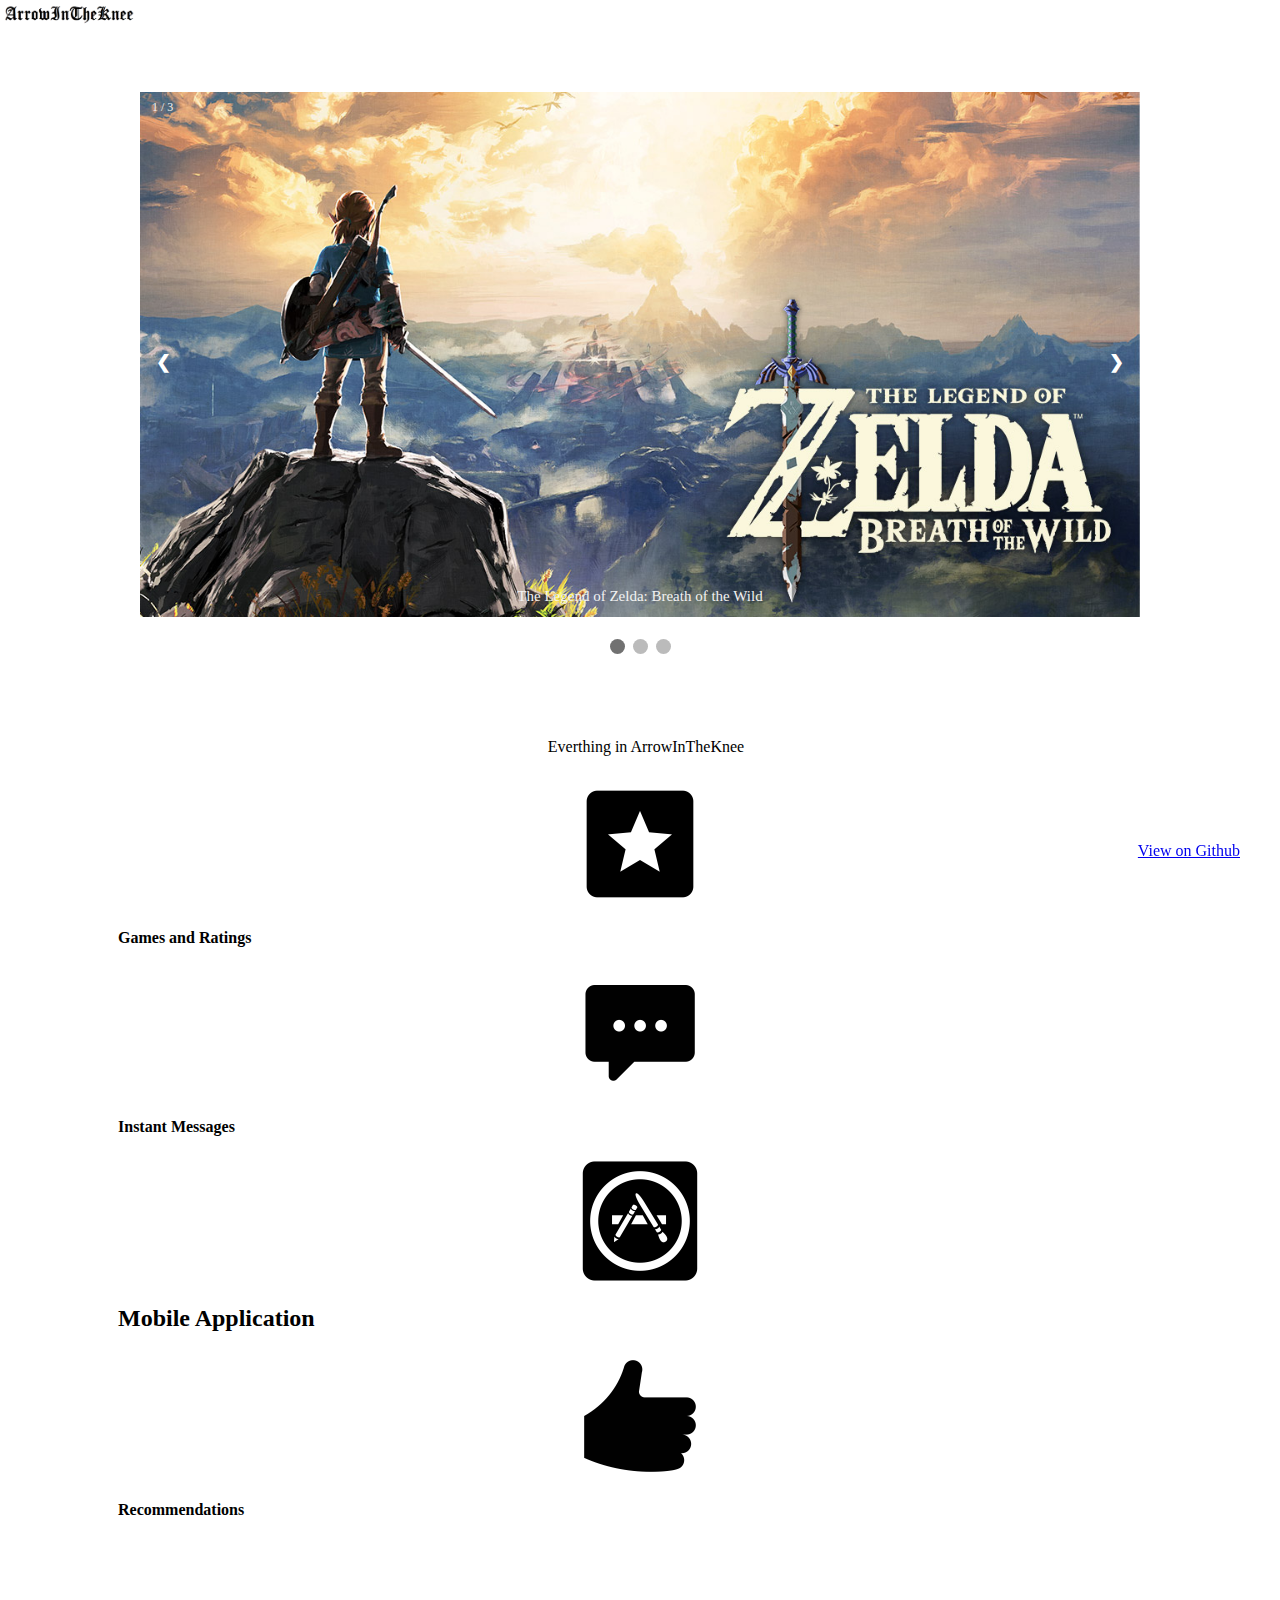
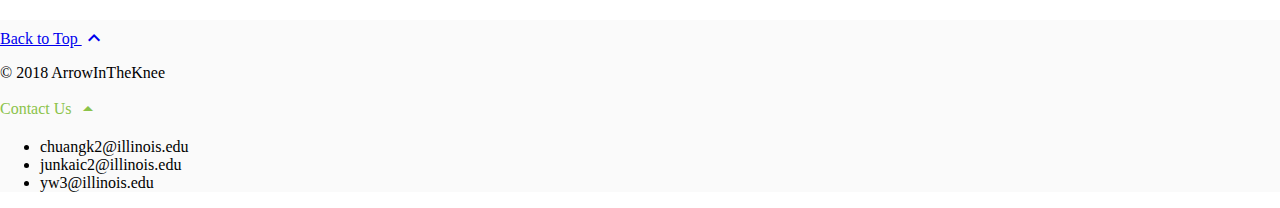
==== commit 83b9dd82: "final_demo" ====
--- a/index.html
+++ b/index.html
@@ -1,249 +1,249 @@
-<!doctype html>
-<!--
-  Material Design Lite
-  Copyright 2015 Google Inc. All rights reserved.
-
-  Licensed under the Apache License, Version 2.0 (the "License");
-  you may not use this file except in compliance with the License.
-  You may obtain a copy of the License at
-
-      https://www.apache.org/licenses/LICENSE-2.0
-
-  Unless required by applicable law or agreed to in writing, software
-  distributed under the License is distributed on an "AS IS" BASIS,
-  WITHOUT WARRANTIES OR CONDITIONS OF ANY KIND, either express or implied.
-  See the License for the specific language governing permissions and
-  limitations under the License
--->
-
-<html lang="en">
-  <head>
-    <meta charset="utf-8">
-    <meta http-equiv="X-UA-Compatible" content="IE=edge">
-    <meta name="description" content="Introducing Lollipop, a sweet new take on Android.">
-    <meta name="viewport" content="width=device-width, initial-scale=1.0, minimum-scale=1.0">
-    <title>ArrowInTheKnee</title>
-
-    <!-- Page styles -->
-    <link rel="stylesheet" href="https://fonts.googleapis.com/css?family=Roboto:regular,bold,italic,thin,light,bolditalic,black,medium&amp;lang=en">
-    <link rel="stylesheet" href="https://fonts.googleapis.com/icon?family=Material+Icons">
-    <link rel="stylesheet" href="https://code.getmdl.io/1.3.0/material.min.css">
-    <link rel="stylesheet" href="css/styles.css">
-		<link rel="stylesheet" href="css/slideshow.css">
-    <style>
-    #view-source {
-      position: fixed;
-      display: block;
-      right: 0;
-      bottom: 0;
-      margin-right: 40px;
-      margin-bottom: 40px;
-      z-index: 900;
-    }
-    </style>
-  </head>
-  <body>
-    <div class="mdl-layout mdl-js-layout mdl-layout--fixed-header">
-			<a name="top"></a>
-      <div class="android-header mdl-layout__header mdl-layout__header--waterfall">
-        <div class="mdl-layout__header-row">
-          <span class="android-title mdl-layout-title">
-            <a href="index.html"><img class="android-logo-image" src="images/logo_temp1.png"></a>
-          </span>
-          <div class="android-header-spacer mdl-layout-spacer"></div>
-          <div class="android-navigation-container">
-            <nav class="android-navigation mdl-navigation">
-							<a class="mdl-navigation__link mdl-typography--text-uppercase" href="sign_in.html">Sign In</a>
-							<a class="mdl-navigation__link mdl-typography--text-uppercase" href="register.html">Register</a>
-							<a class="mdl-navigation__link mdl-typography--text-uppercase" href="explore.html">explore</a>
-              <!-- <a class="mdl-navigation__link mdl-typography--text-uppercase" href="">Tablets</a>
-              <a class="mdl-navigation__link mdl-typography--text-uppercase" href="">Wear</a>
-              <a class="mdl-navigation__link mdl-typography--text-uppercase" href="">TV</a>
-              <a class="mdl-navigation__link mdl-typography--text-uppercase" href="">Auto</a>
-              <a class="mdl-navigation__link mdl-typography--text-uppercase" href="">One</a>
-              <a class="mdl-navigation__link mdl-typography--text-uppercase" href="">Play</a> -->
-            </nav>
-          </div>
-          <!-- <span class="android-mobile-title mdl-layout-title">
-            <img class="android-logo-image" src="images/logo_temp.png">
-          </span> -->
-        </div>
-      </div>
-
-			<!-- Slideshow container -->
-			<div class="slideshow-container">
-				<!-- <a name="top"></a> -->
-			  <!-- Full-width images with number and caption text -->
-			  <div class="mySlides fade">
-			    <div class="numbertext">1 / 3</div>
-			    <img src="images/slide1.jpg" style="width:100%">
-			    <div class="text">The Legend of Zelda: Breath of the Wild</div>
-			  </div>
-
-			  <div class="mySlides fade">
-			    <div class="numbertext">2 / 3</div>
-			    <img src="images/slide2.jpg" style="width:100%">
-			    <div class="text">Persona 5</div>
-			  </div>
-
-			  <div class="mySlides fade">
-			    <div class="numbertext">3 / 3</div>
-			    <img src="images/slide3.jpg" style="width:100%">
-			    <div class="text">God of War</div>
-			  </div>
-
-			  <!-- Next and previous buttons -->
-			  <a class="prev" onclick="plusSlides(-1)">&#10094;</a>
-			  <a class="next" onclick="plusSlides(1)">&#10095;</a>
-			</div>
-			<br>
-
-			<!-- The dots/circles -->
-			<div style="text-align:center">
-			  <span class="dot" onclick="currentSlide(1)"></span>
-			  <span class="dot" onclick="currentSlide(2)"></span>
-			  <span class="dot" onclick="currentSlide(3)"></span>
-			</div>
-
-        <div class="feature_description">
-          <div class="feature-section-title mdl-typography--display-1-color-contrast">Everthing in ArrowInTheKnee</div>
-          <div class="feature-card-container mdl-grid">
-						<div class="mdl-cell mdl-cell--3-col mdl-cell--4-col-tablet mdl-cell--4-col-phone mdl-card mdl-shadow--3dp">
-              <div class="mdl-card__media">
-                <img src="images/feature_ratings.png">
-              </div>
-              <div class="mdl-card__title">
-                 <h4 class="mdl-card__title-text">Games and Ratings</h4>
-              </div>
-              <div class="mdl-card__supporting-text">
-                <span class="mdl-typography--font-light mdl-typography--subhead">Have you ever wanted to get connected when you saw comments from whom playing the same game? Instant Messaging(IM) we provided is exactly what you expected!</span>
-              </div>
-              <!-- <div class="mdl-card__actions">
-                 <a class="android-link mdl-button mdl-js-button mdl-typography--text-uppercase" href="">
-                   Make the switch
-                   <i class="material-icons">chevron_right</i>
-                 </a>
-              </div> -->
-            </div>
-
-            <div class="mdl-cell mdl-cell--3-col mdl-cell--4-col-tablet mdl-cell--4-col-phone mdl-card mdl-shadow--3dp">
-              <div class="mdl-card__media">
-                <img src="images/feature_chat.png">
-              </div>
-              <div class="mdl-card__title">
-                 <h4 class="mdl-card__title-text">Instant Messages</h4>
-              </div>
-              <div class="mdl-card__supporting-text">
-                <span class="mdl-typography--font-light mdl-typography--subhead">Have you ever wanted to get connected when you saw comments from whom playing the same game? Instant Messaging(IM) we provided is exactly what you expected!</span>
-              </div>
-              <!-- <div class="mdl-card__actions">
-                 <a class="android-link mdl-button mdl-js-button mdl-typography--text-uppercase" href="">
-                   Make the switch
-                   <i class="material-icons">chevron_right</i>
-                 </a>
-              </div> -->
-            </div>
-
-            <div class="mdl-cell mdl-cell--3-col mdl-cell--4-col-tablet mdl-cell--4-col-phone mdl-card mdl-shadow--3dp">
-              <div class="mdl-card__media">
-                <img src="images/feature_app.png">
-              </div>
-              <div class="mdl-card__title">
-                 <h4 class="mdl-card__title-text">Mobile Application</h4>
-              </div>
-              <div class="mdl-card__supporting-text">
-                <span class="mdl-typography--font-light mdl-typography--subhead">N/A</span>
-              </div>
-              <!-- <div class="mdl-card__actions">
-                 <a class="android-link mdl-button mdl-js-button mdl-typography--text-uppercase" href="">
-                   androidify.com
-                   <i class="material-icons">chevron_right</i>
-                 </a>
-              </div> -->
-            </div>
-
-            <div class="mdl-cell mdl-cell--3-col mdl-cell--4-col-tablet mdl-cell--4-col-phone mdl-card mdl-shadow--3dp">
-              <div class="mdl-card__media">
-                <img src="images/feature_recommend.png">
-              </div>
-              <div class="mdl-card__title">
-                 <h4 class="mdl-card__title-text">Recommendations</h4>
-              </div>
-              <div class="mdl-card__supporting-text">
-                <span class="mdl-typography--font-light mdl-typography--subhead">N/A</span>
-              </div>
-              <!-- <div class="mdl-card__actions">
-                 <a class="android-link mdl-button mdl-js-button mdl-typography--text-uppercase" href="">
-                   Download now
-                   <i class="material-icons">chevron_right</i>
-                 </a>
-              </div> -->
-            </div>
-
-            <!-- <div class="mdl-cell mdl-cell--3-col mdl-cell--4-col-tablet mdl-cell--4-col-phone mdl-card mdl-shadow--3dp">
-              <div class="mdl-card__media">
-                <img src="images/more-from-3.png">
-              </div>
-              <div class="mdl-card__title">
-                 <h4 class="mdl-card__title-text">Millions to choose from</h4>
-              </div>
-              <div class="mdl-card__supporting-text">
-                <span class="mdl-typography--font-light mdl-typography--subhead">Hail a taxi, find a recipe, run through a temple – Google Play has all the apps and games that let you make your Android device uniquely yours.</span>
-              </div>
-              <div class="mdl-card__actions">
-                 <a class="android-link mdl-button mdl-js-button mdl-typography--text-uppercase" href="">
-                   Find apps
-                   <i class="material-icons">chevron_right</i>
-                 </a>
-              </div>
-            </div> -->
-          </div>
-        </div>
-
-        <footer class="android-footer mdl-mega-footer">
-          <div class="mdl-mega-footer--top-section">
-            <div class="mdl-mega-footer--right-section">
-              <a class="mdl-typography--font-light" href="#top">
-                Back to Top
-                <i class="material-icons">expand_less</i>
-              </a>
-            </div>
-          </div>
-
-          <div class="mdl-mega-footer--middle-section">
-            <p class="mdl-typography--subhead">© 2018 ArrowInTheKnee</p>
-          </div>
-
-          <div class="mdl-mega-footer--bottom-section">
-            <a class="android-link android-link-menu mdl-typography--subhead" id="version-dropdown">
-              Contact Us
-              <i class="material-icons">arrow_drop_up</i>
-            </a>
-            <ul class="mdl-menu mdl-js-menu mdl-menu--top-left mdl-js-ripple-effect" for="version-dropdown">
-              <li class="mdl-menu__item">chuangk2@illinois.edu</li>
-              <li class="mdl-menu__item">junkaic2@illinois.edu</li>
-              <li class="mdl-menu__item">yw3@illinois.edu</li>
-              <!-- <li class="mdl-menu__item">Android History</li> -->
-            </ul>
-            <!-- <a class="android-link android-link-menu mdl-typography--font-light" id="developers-dropdown">
-              For Developers
-              <i class="material-icons">arrow_drop_up</i>
-            </a>
-            <ul class="mdl-menu mdl-js-menu mdl-menu--top-left mdl-js-ripple-effect" for="developers-dropdown">
-              <li class="mdl-menu__item">App developer resources</li>
-              <li class="mdl-menu__item">Android Open Source Project</li>
-              <li class="mdl-menu__item">Android SDK</li>
-              <li class="mdl-menu__item">Android for Work</li>
-            </ul>
-            <a class="android-link mdl-typography--font-light" href="">Blog</a>
-            <a class="android-link mdl-typography--font-light" href="">Privacy Policy</a> -->
-          </div>
-
-        </footer>
-      </div>
-    </div>
-    <a href="https://github.com/LongIslandWithoutIceTea/ArrowInTheKnee" target="_blank" id="view-source" class="mdl-button mdl-js-button mdl-button--raised mdl-js-ripple-effect mdl-color--accent mdl-color-text--accent-contrast">View on Github</a>
-    <script src="https://code.getmdl.io/1.3.0/material.min.js"></script>
-		<script src="js/slideshow.js"></script>
-  </body>
-</html>
+<!doctype html>
+<!--
+  Material Design Lite
+  Copyright 2015 Google Inc. All rights reserved.
+
+  Licensed under the Apache License, Version 2.0 (the "License");
+  you may not use this file except in compliance with the License.
+  You may obtain a copy of the License at
+
+      https://www.apache.org/licenses/LICENSE-2.0
+
+  Unless required by applicable law or agreed to in writing, software
+  distributed under the License is distributed on an "AS IS" BASIS,
+  WITHOUT WARRANTIES OR CONDITIONS OF ANY KIND, either express or implied.
+  See the License for the specific language governing permissions and
+  limitations under the License
+-->
+
+<html lang="en">
+  <head>
+    <meta charset="utf-8">
+    <meta http-equiv="X-UA-Compatible" content="IE=edge">
+    <meta name="description" content="Introducing Lollipop, a sweet new take on Android.">
+    <meta name="viewport" content="width=device-width, initial-scale=1.0, minimum-scale=1.0">
+    <title>ArrowInTheKnee</title>
+
+    <!-- Page styles -->
+    <link rel="stylesheet" href="https://fonts.googleapis.com/css?family=Roboto:regular,bold,italic,thin,light,bolditalic,black,medium&amp;lang=en">
+    <link rel="stylesheet" href="https://fonts.googleapis.com/icon?family=Material+Icons">
+    <link rel="stylesheet" href="https://code.getmdl.io/1.3.0/material.min.css">
+    <link rel="stylesheet" href="css/styles.css">
+		<link rel="stylesheet" href="css/slideshow.css">
+    <style>
+    #view-source {
+      position: fixed;
+      display: block;
+      right: 0;
+      bottom: 0;
+      margin-right: 40px;
+      margin-bottom: 40px;
+      z-index: 900;
+    }
+    </style>
+  </head>
+  <body>
+    <div class="mdl-layout mdl-js-layout mdl-layout--fixed-header">
+			<a name="top"></a>
+      <div class="android-header mdl-layout__header mdl-layout__header--waterfall">
+        <div class="mdl-layout__header-row">
+          <span class="android-title mdl-layout-title">
+            <a href="index.html"><img class="android-logo-image" src="images/logo_temp1.png"></a>
+          </span>
+          <div class="android-header-spacer mdl-layout-spacer"></div>
+          <div class="android-navigation-container">
+            <nav class="android-navigation mdl-navigation">
+							<a class="mdl-navigation__link mdl-typography--text-uppercase" href="sign_in.html">Sign In</a>
+							<a class="mdl-navigation__link mdl-typography--text-uppercase" href="register.html">Register</a>
+							<a class="mdl-navigation__link mdl-typography--text-uppercase" href="explore.html">explore</a>
+              <!-- <a class="mdl-navigation__link mdl-typography--text-uppercase" href="">Tablets</a>
+              <a class="mdl-navigation__link mdl-typography--text-uppercase" href="">Wear</a>
+              <a class="mdl-navigation__link mdl-typography--text-uppercase" href="">TV</a>
+              <a class="mdl-navigation__link mdl-typography--text-uppercase" href="">Auto</a>
+              <a class="mdl-navigation__link mdl-typography--text-uppercase" href="">One</a>
+              <a class="mdl-navigation__link mdl-typography--text-uppercase" href="">Play</a> -->
+            </nav>
+          </div>
+          <!-- <span class="android-mobile-title mdl-layout-title">
+            <img class="android-logo-image" src="images/logo_temp.png">
+          </span> -->
+        </div>
+      </div>
+
+			<!-- Slideshow container -->
+			<div class="slideshow-container">
+				<!-- <a name="top"></a> -->
+			  <!-- Full-width images with number and caption text -->
+			  <div class="mySlides fade">
+			    <div class="numbertext">1 / 3</div>
+			    <img src="images/slide1.jpg" style="width:100%">
+			    <div class="text">The Legend of Zelda: Breath of the Wild</div>
+			  </div>
+
+			  <div class="mySlides fade">
+			    <div class="numbertext">2 / 3</div>
+			    <img src="images/slide2.jpg" style="width:100%">
+			    <div class="text">Persona 5</div>
+			  </div>
+
+			  <div class="mySlides fade">
+			    <div class="numbertext">3 / 3</div>
+			    <img src="images/slide3.jpg" style="width:100%">
+			    <div class="text">God of War</div>
+			  </div>
+
+			  <!-- Next and previous buttons -->
+			  <a class="prev" onclick="plusSlides(-1)">&#10094;</a>
+			  <a class="next" onclick="plusSlides(1)">&#10095;</a>
+			</div>
+			<br>
+
+			<!-- The dots/circles -->
+			<div style="text-align:center">
+			  <span class="dot" onclick="currentSlide(1)"></span>
+			  <span class="dot" onclick="currentSlide(2)"></span>
+			  <span class="dot" onclick="currentSlide(3)"></span>
+			</div>
+
+        <div class="feature_description">
+          <div class="feature-section-title mdl-typography--display-1-color-contrast">Everthing in ArrowInTheKnee</div>
+          <div class="feature-card-container mdl-grid">
+						<div class="mdl-cell mdl-cell--3-col mdl-cell--4-col-tablet mdl-cell--4-col-phone mdl-card mdl-shadow--3dp">
+              <div class="mdl-card__media">
+                <img src="images/feature_ratings.png">
+              </div>
+              <div class="mdl-card__title">
+                 <h4 class="mdl-card__title-text">Games and Ratings</h4>
+              </div>
+              <!--<div class="mdl-card__supporting-text">-->
+              <!--  <span class="mdl-typography--font-light mdl-typography--subhead">Have you ever wanted to get connected when you saw comments from whom playing the same game? Instant Messaging(IM) we provided is exactly what you expected!</span>-->
+              <!--</div>-->
+              <!-- <div class="mdl-card__actions">
+                 <a class="android-link mdl-button mdl-js-button mdl-typography--text-uppercase" href="">
+                   Make the switch
+                   <i class="material-icons">chevron_right</i>
+                 </a>
+              </div> -->
+            </div>
+
+            <div class="mdl-cell mdl-cell--3-col mdl-cell--4-col-tablet mdl-cell--4-col-phone mdl-card mdl-shadow--3dp">
+              <div class="mdl-card__media">
+                <img src="images/feature_chat.png">
+              </div>
+              <div class="mdl-card__title">
+                 <h4 class="mdl-card__title-text">Instant Messages</h4>
+              </div>
+              <!--<div class="mdl-card__supporting-text">-->
+              <!--  <span class="mdl-typography--font-light mdl-typography--subhead">Have you ever wanted to get connected when you saw comments from whom playing the same game? Instant Messaging(IM) we provided is exactly what you expected!</span>-->
+              <!--</div>-->
+              <!-- <div class="mdl-card__actions">
+                 <a class="android-link mdl-button mdl-js-button mdl-typography--text-uppercase" href="">
+                   Make the switch
+                   <i class="material-icons">chevron_right</i>
+                 </a>
+              </div> -->
+            </div>
+
+            <div class="mdl-cell mdl-cell--3-col mdl-cell--4-col-tablet mdl-cell--4-col-phone mdl-card mdl-shadow--3dp">
+              <div class="mdl-card__media">
+                <img src="images/feature_app.png">
+              </div>
+              <div class="mdl-card__title">
+                 <h2 class="mdl-card__title-text">Mobile Application</h2>
+              </div>
+              <!--<div class="mdl-card__supporting-text">-->
+              <!--  <span class="mdl-typography--font-light mdl-typography--subhead">N/A</span>-->
+              <!--</div>-->
+              <!-- <div class="mdl-card__actions">
+                 <a class="android-link mdl-button mdl-js-button mdl-typography--text-uppercase" href="">
+                   androidify.com
+                   <i class="material-icons">chevron_right</i>
+                 </a>
+              </div> -->
+            </div>
+
+            <div class="mdl-cell mdl-cell--3-col mdl-cell--4-col-tablet mdl-cell--4-col-phone mdl-card mdl-shadow--3dp">
+              <div class="mdl-card__media">
+                <img src="images/feature_recommend.png">
+              </div>
+              <div class="mdl-card__title">
+                 <h4 class="mdl-card__title-text">Recommendations</h4>
+              </div>
+              <!--<div class="mdl-card__supporting-text">-->
+              <!--  <span class="mdl-typography--font-light mdl-typography--subhead">N/A</span>-->
+              <!--</div>-->
+              <!-- <div class="mdl-card__actions">
+                 <a class="android-link mdl-button mdl-js-button mdl-typography--text-uppercase" href="">
+                   Download now
+                   <i class="material-icons">chevron_right</i>
+                 </a>
+              </div> -->
+            </div>
+
+            <!-- <div class="mdl-cell mdl-cell--3-col mdl-cell--4-col-tablet mdl-cell--4-col-phone mdl-card mdl-shadow--3dp">
+              <div class="mdl-card__media">
+                <img src="images/more-from-3.png">
+              </div>
+              <div class="mdl-card__title">
+                 <h4 class="mdl-card__title-text">Millions to choose from</h4>
+              </div>
+              <div class="mdl-card__supporting-text">
+                <span class="mdl-typography--font-light mdl-typography--subhead">Hail a taxi, find a recipe, run through a temple – Google Play has all the apps and games that let you make your Android device uniquely yours.</span>
+              </div>
+              <div class="mdl-card__actions">
+                 <a class="android-link mdl-button mdl-js-button mdl-typography--text-uppercase" href="">
+                   Find apps
+                   <i class="material-icons">chevron_right</i>
+                 </a>
+              </div>
+            </div> -->
+          </div>
+        </div>
+
+        <footer class="android-footer mdl-mega-footer">
+          <div class="mdl-mega-footer--top-section">
+            <div class="mdl-mega-footer--right-section">
+              <a class="mdl-typography--font-light" href="#top">
+                Back to Top
+                <i class="material-icons">expand_less</i>
+              </a>
+            </div>
+          </div>
+
+          <div class="mdl-mega-footer--middle-section">
+            <p class="mdl-typography--subhead">© 2018 ArrowInTheKnee</p>
+          </div>
+
+          <div class="mdl-mega-footer--bottom-section">
+            <a class="android-link android-link-menu mdl-typography--subhead" id="version-dropdown">
+              Contact Us
+              <i class="material-icons">arrow_drop_up</i>
+            </a>
+            <ul class="mdl-menu mdl-js-menu mdl-menu--top-left mdl-js-ripple-effect" for="version-dropdown">
+              <li class="mdl-menu__item">chuangk2@illinois.edu</li>
+              <li class="mdl-menu__item">junkaic2@illinois.edu</li>
+              <li class="mdl-menu__item">yw3@illinois.edu</li>
+              <!-- <li class="mdl-menu__item">Android History</li> -->
+            </ul>
+            <!-- <a class="android-link android-link-menu mdl-typography--font-light" id="developers-dropdown">
+              For Developers
+              <i class="material-icons">arrow_drop_up</i>
+            </a>
+            <ul class="mdl-menu mdl-js-menu mdl-menu--top-left mdl-js-ripple-effect" for="developers-dropdown">
+              <li class="mdl-menu__item">App developer resources</li>
+              <li class="mdl-menu__item">Android Open Source Project</li>
+              <li class="mdl-menu__item">Android SDK</li>
+              <li class="mdl-menu__item">Android for Work</li>
+            </ul>
+            <a class="android-link mdl-typography--font-light" href="">Blog</a>
+            <a class="android-link mdl-typography--font-light" href="">Privacy Policy</a> -->
+          </div>
+
+        </footer>
+      </div>
+    </div>
+    <a href="https://github.com/LongIslandWithoutIceTea/ArrowInTheKnee" target="_blank" id="view-source" class="mdl-button mdl-js-button mdl-button--raised mdl-js-ripple-effect mdl-color--accent mdl-color-text--accent-contrast">View on Github</a>
+    <script src="https://code.getmdl.io/1.3.0/material.min.js"></script>
+		<script src="js/slideshow.js"></script>
+  </body>
+</html>
--- a/css/styles.css
+++ b/css/styles.css
@@ -378,22 +378,6 @@
   height: 400px;
 }
 
-.profile {
-  text-align: left;
-	margin-left: 10px;
-}
-
-.profile-text {
-  max-width: 500px;
-  margin-left: auto;
-  margin-right: auto;
-  padding: 80px 16px 0 16px;
-}
-
-.profile-avator {
-  height: 100px;
-}
-
 .feature_description {
   padding: 80px 0;
   max-width: 1044px;
